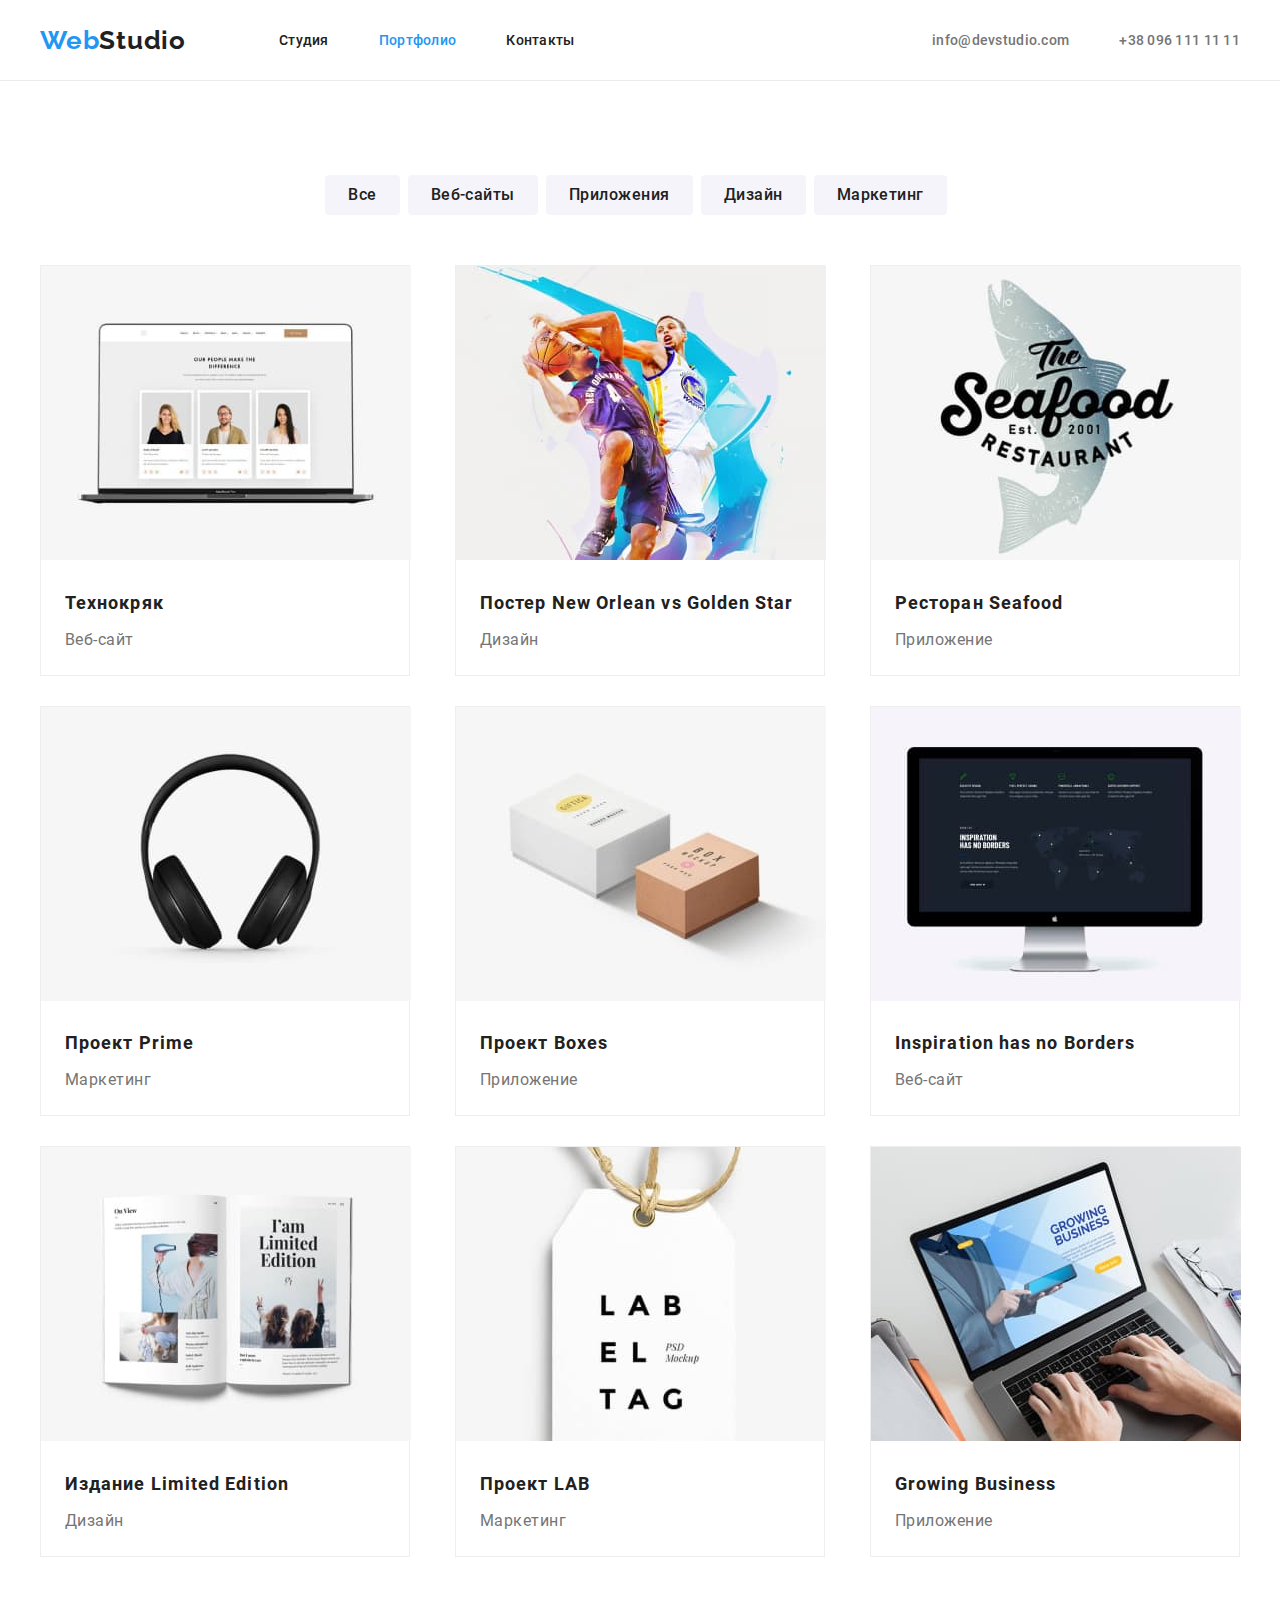
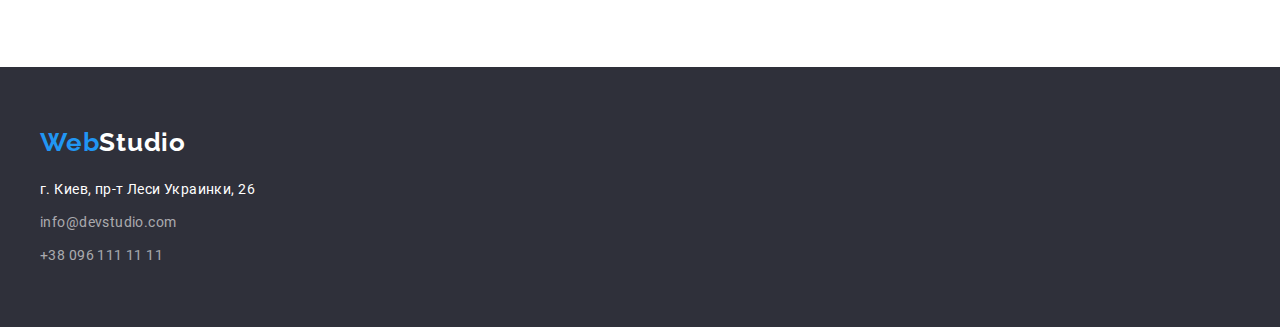
==== portfolio.html @ 575f7968 "Result commit hw #3" ====
<!DOCTYPE html>
<html lang="ru">

<head>
    <meta charset="UTF-8">
    <meta http-equiv="X-UA-Compatible" content="IE=edge">
    <meta name="viewport" content="width=device-width, initial-scale=1.0">
    <title>Portfolio</title>
    <link rel="stylesheet" href="css/modern-normalize.css">
    <link rel="stylesheet" href="css/styles.css">
</head>

<body>
    <header class="header header-border-bottom">
        <div class="container header-container">
            <nav class="header-navbar">
                <a class="logo logo-header" href="index.html">
                    <span>Web</span><span>Studio</span>
                </a>
                <ul class="nav-menu">
                    <li class="nav-item"><a href="index.html" class="nav-link">Студия</a></li>
                    <li class="nav-item"><a href="portfolio.html" class="nav-link current">Портфолио</a></li>
                    <li class="nav-item"><a href="#" class="nav-link">Контакты</a></li>
                </ul>
            </nav>
            <ul class="header-contact-list">
                <li class="contact-item">
                    <a href="mailto:info@devstudio.com" class="nav-alt-link">info@devstudio.com</a>
                </li>
                <li class="contact-item">
                    <a href="tel:+380961111111" class="nav-alt-link">+38 096 111 11 11</a>
                </li>
            </ul>
        </div>
    </header>
    <main class="main">
        <section class="section works">
            <div class="container">
                <ul class="filter-buttons">
                    <li class="filter-button-item">
                        <button type="button" class="btn btn-filter">Все</button>
                    </li>
                    <li class="filter-button-item">
                        <button type="button" class="btn btn-filter">Веб-сайты</button>
                    </li>
                    <li class="filter-button-item">
                        <button type="button" class="btn btn-filter">Приложения</button>
                    </li>
                    <li class="filter-button-item">
                        <button type="button" class="btn btn-filter">Дизайн</button>
                    </li>
                    <li class="filter-button-item">
                        <button type="button" class="btn btn-filter">Маркетинг</button>
                    </li>
                </ul>
                <ul class="work-list">
                    <li class="work-item">
                        <img src="images/portfolio/portfolio1.jpg" alt="Веб-сайт: Технокряк" width="370">
                        <h3 class="work-title">Технокряк</h3>
                        <p class="work-descr">Веб-сайт</p>
                    </li>
                    <li class="work-item">
                        <img src="images/portfolio/portfolio2.jpg" alt="Дизайн: Постер New Orlean vs Golden Star" width="370">
                        <h3 class="work-title">Постер New Orlean vs Golden Star</h3>
                        <p class="work-descr">Дизайн</p>
                    </li>
                    <li class="work-item">
                        <img src="images/portfolio/portfolio-1.jpg" alt="Приложение: Ресторан Seafood" width="370">
                        <h3 class="work-title">Ресторан Seafood</h3>
                        <p class="work-descr">Приложение</p>
                    </li>
                    <li class="work-item">
                        <img src="images/portfolio/portfolio-2.jpg" alt="Маркетинг: Проект Prime" width="370">
                        <h3 class="work-title">Проект Prime</h3>
                        <p class="work-descr">Маркетинг</p>
                    </li>
                    <li class="work-item">
                        <img src="images/portfolio/portfolio5.jpg" alt="Приложение: Проект Boxes" width="370">
                        <h3 class="work-title">Проект Boxes</h3>
                        <p class="work-descr">Приложение</p>
                    </li>
                    <li class="work-item">
                        <img src="images/portfolio/111.jpg" alt="Веб-сайт: Inspiration has no Borders" width="370">
                        <h3 class="work-title">Inspiration has no Borders</h3>
                        <p class="work-descr">Веб-сайт</p>
                    </li>
                    <li class="work-item">
                        <img src="images/portfolio/portfolio7.jpg" alt="Дизайн: Издание Limited Edition" width="370">
                        <h3 class="work-title">Издание Limited Edition</h3>
                        <p class="work-descr">Дизайн</p>
                    </li>
                    <li class="work-item">
                        <img src="images/portfolio/portfolio8.jpg" alt="Маркетинг: Проект LAB" width="370">
                        <h3 class="work-title">Проект LAB</h3>
                        <p class="work-descr">Маркетинг</p>
                    </li>
                    <li class="work-item">
                        <img src="images/portfolio/2910404.jpg" alt="Приложение: Growing Business" width="370">
                        <h3 class="work-title">Growing Business</h3>
                        <p class="work-descr">Приложение</p>
                    </li>
                </ul>
            </div>
        </section>
    </main>
    <footer class="footer">
        <div class="container footer-container">
            <a href="index.html" class="logo logo-footer">
                <span>Web</span><span>Studio</span>
            </a>
            <address class="footer-address">
              <ul class="address-list">
                  <li class="address-item"><a class="footer-link address-link" href="#">г. Киев, пр-т Леси Украинки, 26</a></li>
                  <li class="address-item"><a class="footer-link" href="mailto:info@devstudio.com">info@devstudio.com</a> </li>
                  <li class="address-item"><a class="footer-link" href="tel:+380961111111">+38 096 111 11 11</a> </li>
              </ul>
          </address>
        </div>
    </footer>
</body>

</html>
---- css/styles.css ----
@import url(../css/_fonts.css);
@import url(../css/_vars.css);
@import url(../css/_header.css);
@import url(../css/_footer.css);

/* Для всього тіла сторінки */

body {
    color: var(--main-color);
    background-color: var(--bg-color);
    font-family: "Roboto", sans-serif;
    margin: 0;
    padding: 0;
}

.visually-hidden {
    position: absolute;
    width: 1px;
    height: 1px;
    margin: -1px;
    border: 0;
    padding: 0;
    white-space: nowrap;
    clip-path: inset(100%);
    clip: rect(0 0 0 0);
    overflow: hidden;
}


/* для всіх кнопок */

.btn {
    cursor: pointer;
}


/* для всіх p */

p {
    margin: 0;
    padding: 0;
}


/* глобальний контейнер */

.container {
    width: 1200px;
    margin: 0 auto;
}


/* для всіх секцій */

.section {
    padding-top: 94px;
    padding-bottom: 94px;
}


/* колір посилання на поточну сторінку в nav */

.current {
    color: var(--hover-color);
}


/****************************/


/*        index.html        */


/****************************/


/* секція hero */

.hero {
    background-color: var(--alt-bg-color);
    text-align: center;
    padding-top: 200px;
    padding-bottom: 200px;
}


/* основний надпис секції */

.hero-title {
    margin: 0 auto;
    width: 696px;
    font-weight: 900;
    font-size: 44px;
    line-height: 1.36;
    text-align: center;
    letter-spacing: 0.06em;
    text-transform: uppercase;
    color: var(--bg-color);
}


/* основна (і єдина) кнопка в hero - замовити  */

.order-btn {
    width: 200px;
    height: 50px;
    margin-top: 30px;
    background-color: var(--hover-color);
    border: 1px solid var(--hover-color);
    border-radius: 4px;
    font-family: "Roboto";
    font-weight: 700;
    font-size: 16px;
    line-height: 1.88;
    text-align: center;
    letter-spacing: 0.06em;
    color: var(--bg-color);
}

.order-btn:hover,
.order-btn:focus {
    box-shadow: 0px 4px 4px rgba(0, 0, 0, 0.15);
    background-color: var(--btn-hover-color);
}


/* список характеристик */

.detail-list {
    list-style: none;
    display: flex;
    justify-content: space-between;
    padding: 0;
    margin: 0;
}


/* елемент списку характеристик */

.detail-item {
    width: 270px;
}


/* заголовки в елементах списку характерситик */

.detail-title {
    font-weight: 700;
    font-size: 14px;
    line-height: 1.14;
    letter-spacing: 0.03em;
    text-transform: uppercase;
    padding: 0;
    margin: 0;
}


/* текст в елементах списку характерситик */

.detail-descr {
    font-size: 14px;
    line-height: 1.71;
    letter-spacing: 0.03em;
    color: var(--secondary-color);
    margin: 0;
    margin-top: 10px;
}


/* секція - чим займається веб-студія */

.activity-section {
    padding-top: 0;
}


/* заголовок секції зайнятості */

.activity-title {
    font-weight: 700;
    font-size: 36px;
    line-height: 1.17;
    text-align: center;
    letter-spacing: 0.03em;
    margin: 0;
    padding: 0;
}


/* список з зображеннями зайнятості */

.img-activity-container {
    display: flex;
    list-style: none;
    justify-content: space-between;
    margin-top: 50px;
    padding-left: 0;
}


/* секція опису команди */

.team {
    background-color: var(--button-border-color);
}


/* заголовк секції команди */

.team-title {
    font-weight: 700;
    font-size: 36px;
    line-height: 1.17;
    text-align: center;
    letter-spacing: 0.03em;
    color: var(--main-color);
    padding: 0;
    margin: 0;
}


/* список працівників компанії з зображеннями */

.img-team-container {
    display: flex;
    list-style: none;
    justify-content: space-between;
    padding-left: 0;
    padding-right: 0;
    padding-top: 50px;
    padding-bottom: 0;
    margin: 0;
}


/* елемент списку - працівник */

.team-item {
    background: var(--bg-color);
    /* material shadow v1 */
    box-shadow: 0px 1px 3px rgba(0, 0, 0, 0.12), 0px 1px 1px rgba(0, 0, 0, 0.14), 0px 2px 1px rgba(0, 0, 0, 0.2);
    border-radius: 0px 0px 4px 4px;
    padding-bottom: 30px;
}


/* Прізвище, ім'я - як тайтл */

.teammate {
    font-weight: 500;
    font-size: 16px;
    line-height: 1.19;
    letter-spacing: 0.03em;
    text-align: center;
    margin: 0;
    padding: 0;
    margin-top: 30px;
    margin-bottom: 0;
}


/* посада працівника */

.position {
    font-size: 16px;
    line-height: 1.19;
    text-align: center;
    letter-spacing: 0.03em;
    color: var(--secondary-color);
    margin-top: 10px;
}


/****************************/


/*      portfolio.html      */


/****************************/


/* список секції фільтру */

.filter-buttons {
    display: flex;
    list-style: none;
    justify-content: center;
    flex-wrap: wrap;
    padding: 0;
    margin: 0;
}


/* елемент списку фільтру */

.filter-button-item {
    margin-right: 8px;
}


/* кнопки у фільтрі */

.btn-filter {
    padding-left: 22px;
    padding-right: 22px;
    padding-top: 6px;
    padding-bottom: 6px;
    font-family: Roboto;
    font-size: 16px;
    font-weight: 500;
    color: var(--main-color);
    background-color: var(--button-border-color);
    border: 1px solid var(--button-border-color);
    border-radius: 4px;
    line-height: 1.62;
    letter-spacing: 0.03em;
}


/* hover і focus кнопки у фільтрі */

.btn-filter:hover,
.btn-filter:focus {
    background-color: var(--hover-color);
    border: 1px solid var(--hover-color);
    color: var(--bg-color);
    box-shadow: 0px 3px 1px rgba(0, 0, 0, 0.1), 0px 1px 2px rgba(0, 0, 0, 0.08), 0px 2px 2px rgba(0, 0, 0, 0.12);
}


/* список робіт */

.work-list {
    list-style: none;
    display: flex;
    justify-content: space-between;
    flex-wrap: wrap;
    padding: 0;
    margin-top: 20px;
}


/* елемент списку робіт */

.work-item {
    width: 370px;
    border: 1px solid var(--item-border-color);
    box-sizing: border-box;
    margin-top: 30px;
    padding-bottom: 20px;
}


/* заголовки елементів списку робіт */

.work-title {
    font-weight: 700;
    font-size: 18px;
    line-height: 2;
    letter-spacing: 0.06em;
    margin-bottom: 0;
    margin-top: 20px;
    padding-left: 24px;
}


/* тексти елементів списку робіт  */

.work-descr {
    font-weight: 400;
    font-size: 16px;
    line-height: 1.88;
    letter-spacing: 0.03em;
    margin-bottom: 0;
    margin-top: 4px;
    padding-left: 24px;
    color: var(--secondary-color);
}
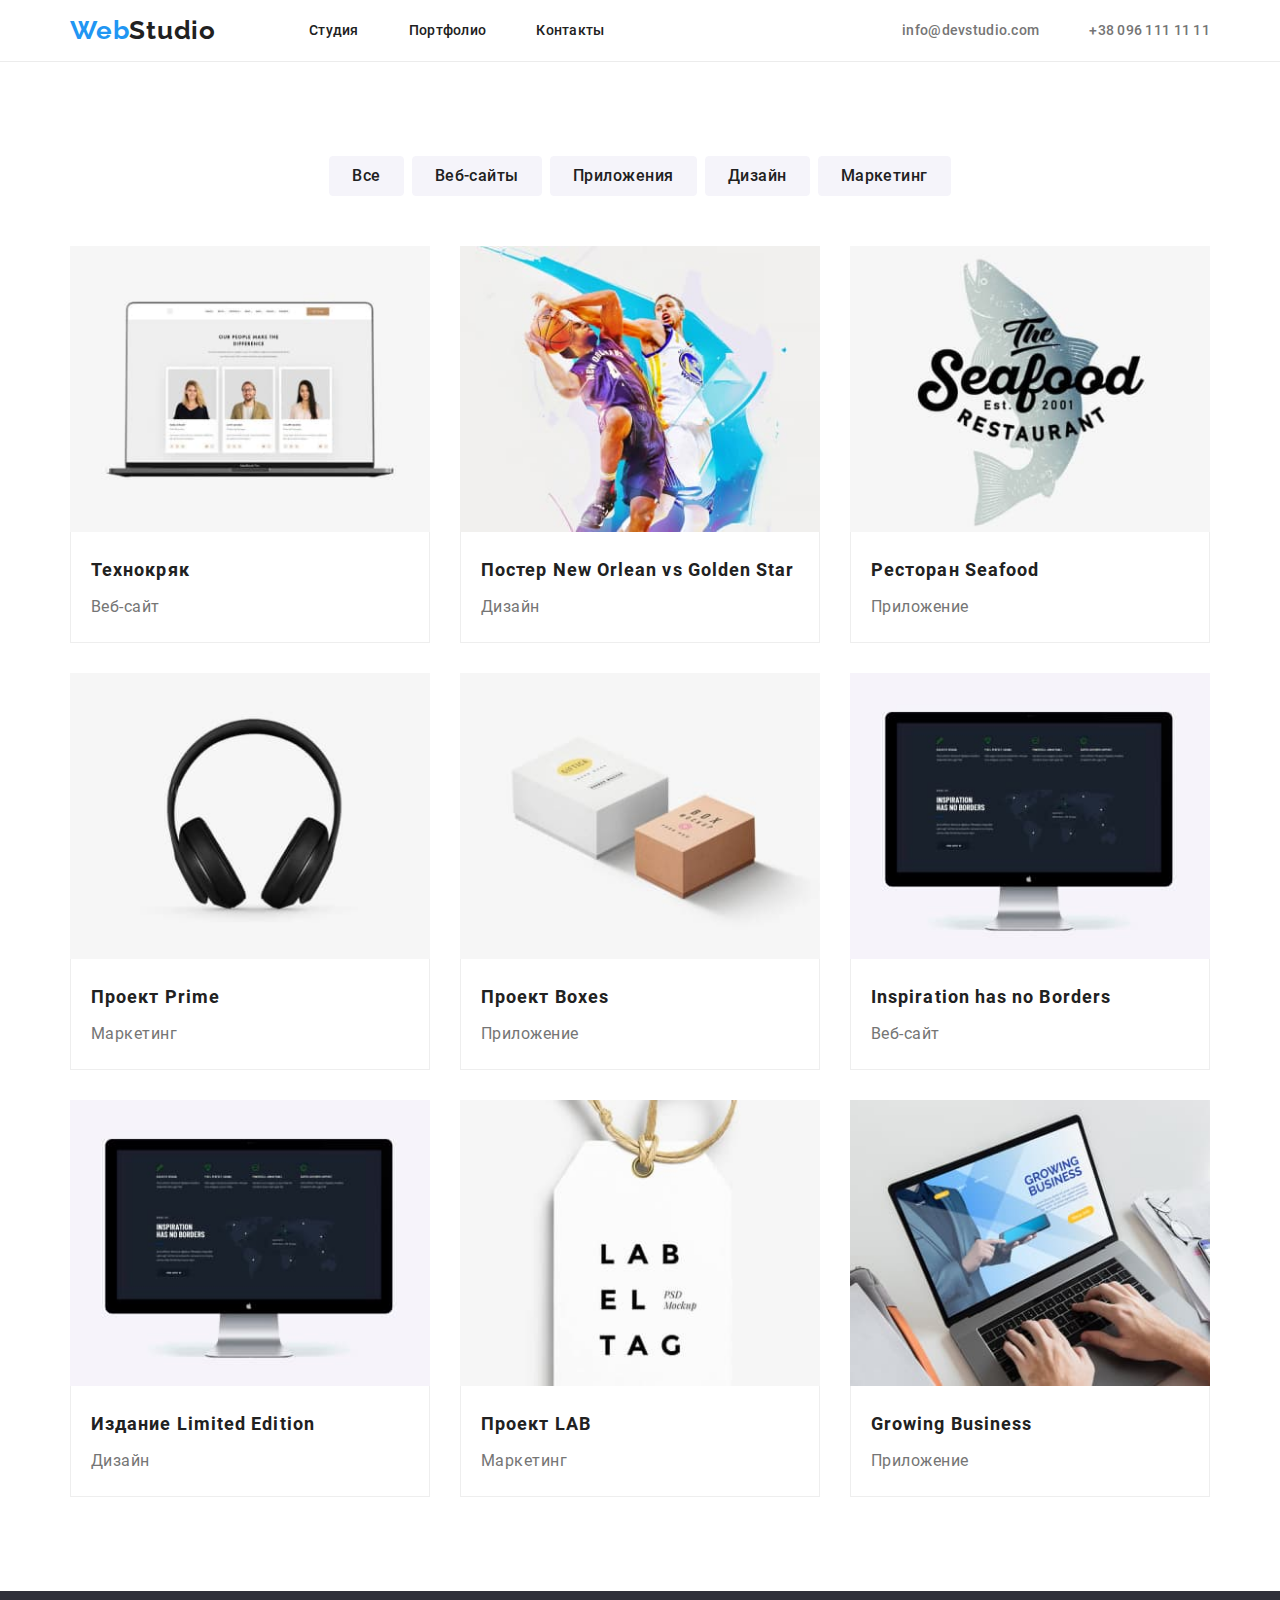
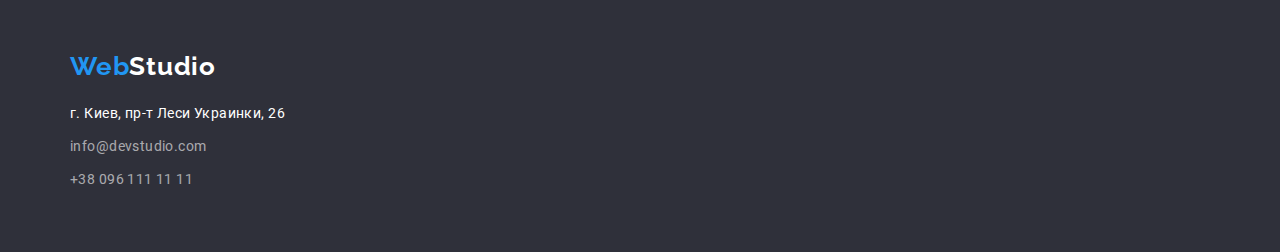
==== commit 475b6d43: "1. Лого - скасовано padding, задано margin-right: 93px; 2. ul - видалено margin 3. Для контейнеру за" ====
--- a/portfolio.html
+++ b/portfolio.html
@@ -55,59 +55,115 @@
                 </ul>
                 <ul class="work-list">
                     <li class="work-item">
-                        <img src="images/portfolio/portfolio1.jpg" alt="Веб-сайт: Технокряк" width="370">
-                        <h3 class="work-title">Технокряк</h3>
-                        <p class="work-descr">Веб-сайт</p>
+                        <article class="work-card">
+                            <div class="work-card-thumb">
+                                <img src="images/portfolio/portfolio1.jpg" alt="Веб-сайт: Технокряк" width="370">
+                            </div>
+                            <div class="work-card-content">
+                                <h3 class="work-title">Технокряк</h3>
+                                <p class="work-descr">Веб-сайт</p>
+                            </div>
+                        </article>
                     </li>
                     <li class="work-item">
-                        <img src="images/portfolio/portfolio2.jpg" alt="Дизайн: Постер New Orlean vs Golden Star" width="370">
-                        <h3 class="work-title">Постер New Orlean vs Golden Star</h3>
-                        <p class="work-descr">Дизайн</p>
+                        <article class="work-card">
+                            <div class="work-card-thumb">
+                                <img src="images/portfolio/portfolio2.jpg" alt="Дизайн: Постер New Orlean vs Golden Star" width="370">
+                            </div>
+                            <div class="work-card-content">
+                                <h3 class="work-title">Постер New Orlean vs Golden Star</h3>
+                                <p class="work-descr">Дизайн</p>
+                            </div>
+                        </article>
                     </li>
                     <li class="work-item">
-                        <img src="images/portfolio/portfolio-1.jpg" alt="Приложение: Ресторан Seafood" width="370">
-                        <h3 class="work-title">Ресторан Seafood</h3>
-                        <p class="work-descr">Приложение</p>
+                        <article class="work-card">
+                            <div class="work-card-thumb">
+                                <img src="images/portfolio/portfolio-1.jpg" alt="Приложение: Ресторан Seafood" width="370">
+                            </div>
+                            <div class="work-card-content">
+                                <h3 class="work-title">Ресторан Seafood</h3>
+                                <p class="work-descr">Приложение</p>
+                            </div>
+                        </article>
                     </li>
                     <li class="work-item">
-                        <img src="images/portfolio/portfolio-2.jpg" alt="Маркетинг: Проект Prime" width="370">
-                        <h3 class="work-title">Проект Prime</h3>
-                        <p class="work-descr">Маркетинг</p>
+                        <article class="work-card">
+                            <div class="work-card-thumb">
+                                <img src="images/portfolio/portfolio-2.jpg" alt="Маркетинг: Проект Prime" width="370">
+                            </div>
+                            <div class="work-card-content">
+                                <h3 class="work-title">Проект Prime</h3>
+                                <p class="work-descr">Маркетинг</p>
+                            </div>
+                        </article>
                     </li>
                     <li class="work-item">
-                        <img src="images/portfolio/portfolio5.jpg" alt="Приложение: Проект Boxes" width="370">
-                        <h3 class="work-title">Проект Boxes</h3>
-                        <p class="work-descr">Приложение</p>
+                        <article class="work-card">
+                            <div class="work-card-thumb">
+                                <img src="images/portfolio/portfolio5.jpg" alt="Приложение: Проект Boxes" width="370">
+                            </div>
+                            <div class="work-card-content">
+                                <h3 class="work-title">Проект Boxes</h3>
+                                <p class="work-descr">Приложение</p>
+                            </div>
+                        </article>
                     </li>
                     <li class="work-item">
-                        <img src="images/portfolio/111.jpg" alt="Веб-сайт: Inspiration has no Borders" width="370">
-                        <h3 class="work-title">Inspiration has no Borders</h3>
-                        <p class="work-descr">Веб-сайт</p>
+                        <article class="work-card">
+                            <div class="work-card-thumb">
+                                <img src="images/portfolio/111.jpg" alt="Веб-сайт: Inspiration has no Borders" width="370">
+                            </div>
+                            <div class="work-card-content">
+                                <h3 class="work-title">Inspiration has no Borders</h3>
+                                <p class="work-descr">Веб-сайт</p>
+                            </div>
+                        </article>
                     </li>
                     <li class="work-item">
-                        <img src="images/portfolio/portfolio7.jpg" alt="Дизайн: Издание Limited Edition" width="370">
-                        <h3 class="work-title">Издание Limited Edition</h3>
-                        <p class="work-descr">Дизайн</p>
+                        <article class="work-card">
+                            <div class="work-card-thumb">
+                                <img src="images/portfolio/111.jpg" alt="Дизайн: Издание Limited Edition" width="370">
+                            </div>
+                            <div class="work-card-content">
+                                <h3 class="work-title">Издание Limited Edition</h3>
+                                <p class="work-descr">Дизайн</p>
+                            </div>
+                        </article>
                     </li>
                     <li class="work-item">
-                        <img src="images/portfolio/portfolio8.jpg" alt="Маркетинг: Проект LAB" width="370">
-                        <h3 class="work-title">Проект LAB</h3>
-                        <p class="work-descr">Маркетинг</p>
+                        <article class="work-card">
+                            <div class="work-card-thumb">
+                                <img src="images/portfolio/portfolio8.jpg" alt="Маркетинг: Проект LAB" width="370">
+                            </div>
+                            <div class="work-card-content">
+                                <h3 class="work-title">Проект LAB</h3>
+                                <p class="work-descr">Маркетинг</p>
+                            </div>
+                        </article>
                     </li>
                     <li class="work-item">
-                        <img src="images/portfolio/2910404.jpg" alt="Приложение: Growing Business" width="370">
-                        <h3 class="work-title">Growing Business</h3>
-                        <p class="work-descr">Приложение</p>
+                        <article class="work-card">
+                            <div class="work-card-thumb">
+                                <img src="images/portfolio/2910404.jpg" alt="Приложение: Growing Business" width="370">
+                            </div>
+                            <div class="work-card-content">
+                                <h3 class="work-title">Growing Business</h3>
+                                <p class="work-descr">Приложение</p>
+                            </div>
+                        </article>
                     </li>
                 </ul>
             </div>
         </section>
     </main>
     <footer class="footer">
-        <div class="container footer-container">
-            <a href="index.html" class="logo logo-footer">
-                <span>Web</span><span>Studio</span>
-            </a>
+        <div class="container">
+            <div class="logo-footer-container">
+                <a href="index.html" class="logo logo-footer">
+                    <span>Web</span><span>Studio</span>
+                </a>
+            </div>
             <address class="footer-address">
               <ul class="address-list">
                   <li class="address-item"><a class="footer-link address-link" href="#">г. Киев, пр-т Леси Украинки, 26</a></li>
--- a/css/styles.css
+++ b/css/styles.css
@@ -1,7 +1,5 @@
-@import url(../css/_fonts.css);
-@import url(../css/_vars.css);
-@import url(../css/_header.css);
-@import url(../css/_footer.css);
+@import url(../css/fonts.css);
+@import url(../css/vars.css);
 
 /* Для всього тіла сторінки */
 
@@ -41,11 +39,19 @@
     padding: 0;
 }
 
+img {
+    display: block;
+    max-width: 100%;
+    height: auto;
+}
+
 
 /* глобальний контейнер */
 
 .container {
-    width: 1200px;
+    width: 1170px;
+    padding-left: 15px;
+    padding-right: 15px;
     margin: 0 auto;
 }
 
@@ -62,6 +68,145 @@
 
 .current {
     color: var(--hover-color);
+}
+
+
+/****************************/
+
+
+/*          header          */
+
+
+/****************************/
+
+.header {
+    border-bottom: 1px solid transparent;
+    padding-top: 15px;
+    padding-bottom: 15px;
+}
+
+.header-container {
+    display: flex;
+    align-items: center;
+    justify-content: space-between;
+}
+
+
+/* на сторінці portfolio */
+
+.header-border-bottom {
+    border-bottom: 1px solid var(--border-color);
+}
+
+
+/* Панель навігації шапки - nav */
+
+.header-navbar {
+    display: flex;
+    align-items: center;
+}
+
+
+/* Меню навігації */
+
+.nav-menu {
+    display: flex;
+    list-style: none;
+    padding: 0;
+    margin: 0;
+}
+
+
+/* Елемент меню навігації, крім останнього */
+
+.nav-item:not(:last-child) {
+    margin-right: 50px;
+}
+
+
+/* посилання в елементах меню шапки */
+
+.nav-link {
+    font-family: "Roboto";
+    font-weight: 500;
+    font-size: 14px;
+    line-height: 1.14;
+    letter-spacing: 0.02em;
+    text-decoration: none;
+    color: var(--main-color);
+}
+
+
+/* hover і focus посилання в елементах меню шапки */
+
+.nav-link:hover,
+.nav-link:focus {
+    color: var(--hover-color);
+}
+
+
+/* список контактів в шапці */
+
+.header-contact-list {
+    display: flex;
+    list-style: none;
+    padding: 0;
+    margin: 0;
+}
+
+
+/* елемент списку контактів в шапці, крім останнього */
+
+.contact-item:not(:last-child) {
+    margin-right: 50px;
+}
+
+
+/* посилання в елементах списку контактів шапки */
+
+.nav-alt-link {
+    font-family: "Roboto";
+    font-weight: 500;
+    font-size: 14px;
+    line-height: 1.14;
+    letter-spacing: 0.02em;
+    text-decoration: none;
+    color: var(--secondary-color);
+}
+
+
+/* hover і focus посилання в елементах меню шапки */
+
+.nav-alt-link:hover,
+.nav-alt-link:focus {
+    color: var(--hover-color);
+}
+
+
+/* текстовий логотип */
+
+.logo {
+    text-decoration: none;
+    font-family: "Raleway", sans-serif;
+    font-weight: 700;
+    font-size: 26px;
+    color: var(--main-color);
+    line-height: 1.19;
+    letter-spacing: 0.03em;
+}
+
+
+/* преша частина текстового логотипу */
+
+.logo>span:first-child {
+    color: var(--hover-color);
+}
+
+
+/* logo-header*/
+
+.logo-header {
+    margin-right: 93px;
 }
 
 
@@ -129,7 +274,6 @@
 .detail-list {
     list-style: none;
     display: flex;
-    justify-content: space-between;
     padding: 0;
     margin: 0;
 }
@@ -139,6 +283,13 @@
 
 .detail-item {
     width: 270px;
+}
+
+
+/* елемент списку характеристик - відступи */
+
+.detail-item:not(:last-child) {
+    margin-right: 30px;
 }
 
 
@@ -182,7 +333,8 @@
     line-height: 1.17;
     text-align: center;
     letter-spacing: 0.03em;
-    margin: 0;
+    margin-top: 0;
+    margin-bottom: 50px;
     padding: 0;
 }
 
@@ -192,9 +344,15 @@
 .img-activity-container {
     display: flex;
     list-style: none;
-    justify-content: space-between;
-    margin-top: 50px;
-    padding-left: 0;
+    padding: 0;
+    margin: 0;
+}
+
+
+/* елемент списку зайнятості - відступи */
+
+.activity-item:not(:last-child) {
+    margin-right: 30px;
 }
 
 
@@ -215,7 +373,8 @@
     letter-spacing: 0.03em;
     color: var(--main-color);
     padding: 0;
-    margin: 0;
+    margin-top: 0;
+    margin-bottom: 50px;
 }
 
 
@@ -224,11 +383,7 @@
 .img-team-container {
     display: flex;
     list-style: none;
-    justify-content: space-between;
-    padding-left: 0;
-    padding-right: 0;
-    padding-top: 50px;
-    padding-bottom: 0;
+    padding: 0;
     margin: 0;
 }
 
@@ -244,6 +399,13 @@
 }
 
 
+/* елемент списку - працівник - відступ */
+
+.team-item:not(:last-child) {
+    margin-right: 30px;
+}
+
+
 /* Прізвище, ім'я - як тайтл */
 
 .teammate {
@@ -288,13 +450,14 @@
     justify-content: center;
     flex-wrap: wrap;
     padding: 0;
-    margin: 0;
+    margin-top: 0;
+    margin-bottom: 50px;
 }
 
 
 /* елемент списку фільтру */
 
-.filter-button-item {
+.filter-button-item:not(:last-child) {
     margin-right: 8px;
 }
 
@@ -334,21 +497,39 @@
 .work-list {
     list-style: none;
     display: flex;
-    justify-content: space-between;
     flex-wrap: wrap;
     padding: 0;
-    margin-top: 20px;
-}
-
-
-/* елемент списку робіт */
+    margin-right: 0;
+    margin-bottom: 0;
+    margin-left: calc(-1 * var(--work-card-set-gap));
+    margin-top: calc(-1 * var(--work-card-set-gap));
+}
+
+
+/* елемент списку робіт - li */
 
 .work-item {
-    width: 370px;
-    border: 1px solid var(--item-border-color);
+    flex-basis: calc(100% / 3 - var(--work-card-set-gap));
+    margin-left: var(--work-card-set-gap);
+    margin-top: var(--work-card-set-gap);
+}
+
+
+/* елемент списку робіт - article */
+
+.work-card {
     box-sizing: border-box;
-    margin-top: 30px;
-    padding-bottom: 20px;
+    overflow: hidden;
+}
+
+
+/* текстовий контент списку робіт  - контейнер */
+
+.work-card-content {
+    padding: 20px;
+    border-bottom: 1px solid var(--item-border-color);
+    border-left: 1px solid var(--item-border-color);
+    border-right: 1px solid var(--item-border-color);
 }
 
 
@@ -359,9 +540,11 @@
     font-size: 18px;
     line-height: 2;
     letter-spacing: 0.06em;
-    margin-bottom: 0;
-    margin-top: 20px;
-    padding-left: 24px;
+    margin-bottom: 4px;
+    margin-top: 0;
+    margin-left: 0;
+    margin-right: 0;
+    padding: 0;
 }
 
 
@@ -372,8 +555,85 @@
     font-size: 16px;
     line-height: 1.88;
     letter-spacing: 0.03em;
-    margin-bottom: 0;
-    margin-top: 4px;
-    padding-left: 24px;
+    margin: 0;
+    padding: 0;
     color: var(--secondary-color);
-}+}
+
+
+/*****************************/
+
+
+/*           футер           */
+
+
+/*****************************/
+
+
+/* футер */
+
+.footer {
+    background-color: var(--alt-bg-color);
+    padding-top: 60px;
+    padding-bottom: 60px;
+}
+
+
+/* лого в футері */
+
+.logo-footer-container {
+    margin-bottom: 20px;
+}
+
+
+/* друга частина лого в футері */
+
+.logo-footer span:last-child {
+    color: var(--bg-color);
+}
+
+
+/* елемент address футеру */
+
+.footer-address {
+    margin: 0;
+    padding: 0;
+}
+
+
+/* список контактів у футері */
+
+.address-list {
+    list-style: none;
+    padding: 0;
+    margin: 0;
+}
+
+
+/* елементи списку контактів у футері */
+
+.address-item:not(:last-child) {
+    margin-bottom: 9px;
+}
+
+
+/* посилання контактів у футері */
+
+.footer-link {
+    font-style: normal;
+    text-decoration: none;
+    color: var(--footer-link-color);
+    font-size: 14px;
+    line-height: 1.71;
+    letter-spacing: 0.03em;
+}
+
+
+/* притаманно лише для адреси */
+
+.address-link {
+    color: var(--bg-color);
+}
+
+
+/********/